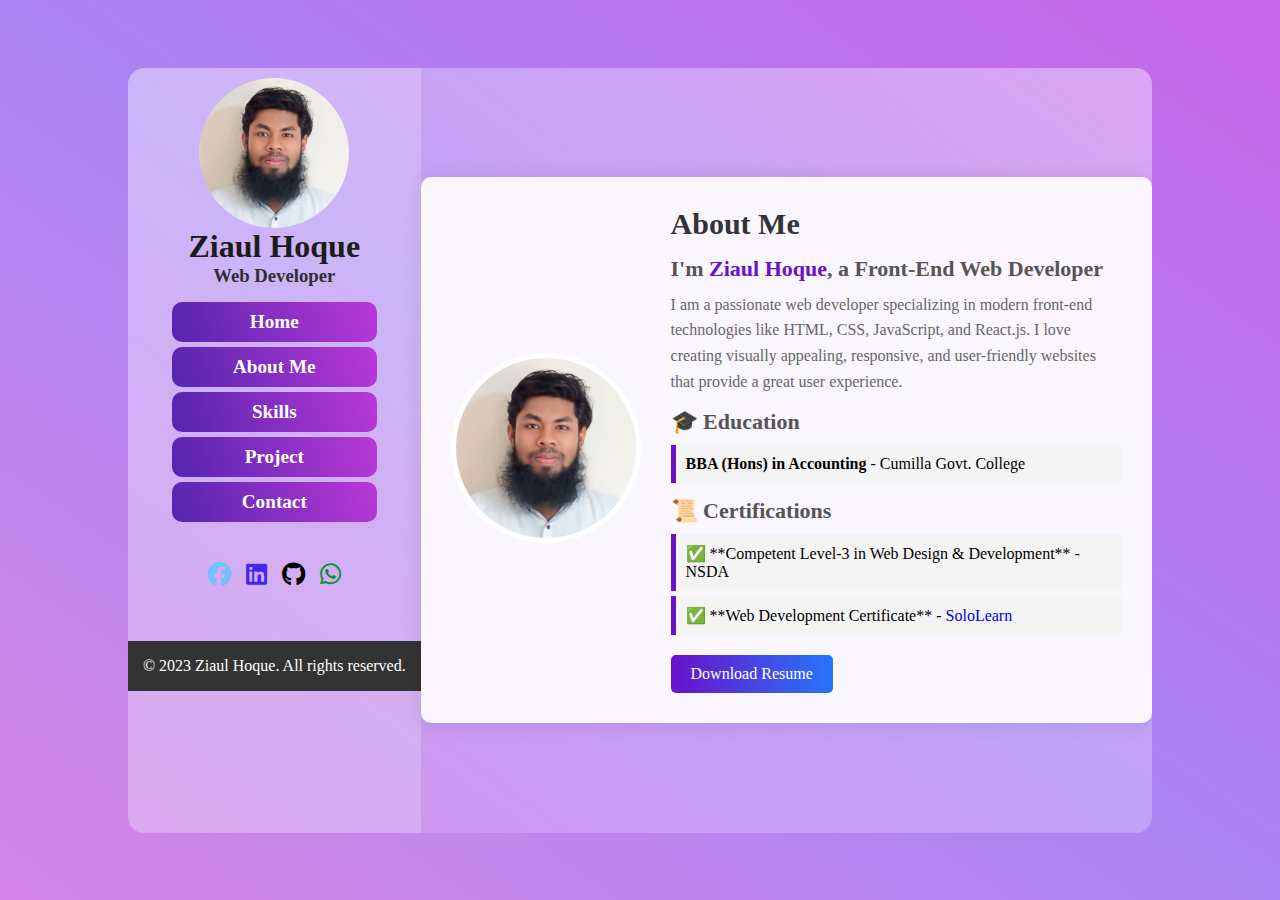
==== about.html @ 8437d2a2 "About section design half-done" ====
<!DOCTYPE html>
<html lang="en">

<head>
    <meta charset="UTF-8">
    <meta name="viewport" content="width=device-width, initial-scale=1.0">
    <title>Personal Website</title>

    <!-- Font Awesome CDN -->
    <link rel="stylesheet" href="https://cdnjs.cloudflare.com/ajax/libs/font-awesome/6.5.0/css/all.min.css" />

    <!-- CSS -->
    <link rel="stylesheet" href="./assets/css/about.css">
    <link rel="stylesheet" href="./assets/css/style.css">
</head>

<body>

    <div class="dashboard">
        <div class="sidebar">
            <div class="logo">
                <img src="./assets/image/logo.jpg" alt="logo img">
                <h1>Ziaul Hoque</h1>
                <h3>Web Developer</h3>
            </div>
            <div class="quickLink">
                <div class="link">
                    <a href="./index.html">
                        <h4>Home</h4>
                    </a>
                    <a href="./about.html">
                        <h4>About Me</h4>
                    </a>
                    <a href="#">
                        <h4>Skills</h4>
                    </a>
                    <a href="#">
                        <h4>Project</h4>
                    </a>
                    <a href="#">
                        <h4>Contact</h4>
                    </a>
                </div>
            </div>
            <div class="socialSection">
                <div class="icons">
                    <div class="socialSection">
                        <div class="icon"><i class="fa-brands fa-facebook" style="color: #74C0FC;"></i></div>
                        <div class="icon"><i class="fa-brands fa-linkedin" style="color: #4427ea;"></i></div>
                        <div class="icon"><i class="fa-brands fa-github"></i></div>
                        <div class="icon"><i class="fa-brands fa-whatsapp" style="color: #078f39;"></i></div>
                    </div>

                </div>
            </div>

            <footer>
                <p>&copy; 2023 Ziaul Hoque. All rights reserved.</p>
            </footer>
        </div>

        <section class="about-section">
            <div class="about-container">
                <div class="about-image">
                    <img src="./assets/image/logo.jpg" alt="Your Name">
                </div>
                <div class="about-content">
                    <h1>About Me</h1>
                    <h2>I'm <span>Ziaul Hoque</span>, a Front-End Web Developer</h2>
                    <p>
                        I am a passionate web developer specializing in modern front-end technologies like 
                        HTML, CSS, JavaScript, and React.js. I love creating visually appealing, 
                        responsive, and user-friendly websites that provide a great user experience.
                    </p>
                    
                    <h2>🎓 Education</h2>
                    <ul class="education-list">
                        <li><strong>BBA (Hons) in Accounting</strong> - Cumilla Govt. College</li>
                    </ul>
    
                    <h2>📜 Certifications</h2>
                    <ul class="certification-list">
                        <li>✅ **Competent Level-3 in Web Design & Development** - NSDA</li>
                        <li>✅ **Web Development Certificate** - <a href="https://www.sololearn.com/certificates/CC-35C1NKZD" target="_blank">SoloLearn</a></li>
                    </ul>
    
                    <a href="resume.pdf" download class="resume-btn">Download Resume</a>
                </div>
            </div>
        </section>
    </div>

    <script src="./assets/js/custom.js"></script>
</body>

</html>
---- assets/css/about.css ----
/* Google Font */
@import url('https://fonts.googleapis.com/css2?family=Poppins:wght@300;400;600&display=swap');


body::after {
    content: "";
    position: absolute;
    top: 0;
    left: 0;
    width: 100%;
    height: 100%;
    background: rgba(255, 255, 255, 0.4); /* White overlay */
    z-index: -1;
}

.about-section {
    display: flex;
    align-items: center;
    justify-content: center;
}

.about-container {
    display: flex;
    flex-direction: row;
    align-items: center;
    background: rgba(255, 255, 255, 0.9);
    border-radius: 10px;
    padding: 30px;
    max-width: 900px;
    box-shadow: 0 0 20px rgba(0, 0, 0, 0.1);
}

.about-image img {
    width: 180px;
    height: 180px;
    border-radius: 50%;
    object-fit: cover;
    margin-right: 30px;
    border: 5px solid white;
}

.about-content {
    max-width: 500px;
}

.about-content h1 {
    font-size: 30px;
    color: #333;
}

.about-content h2 {
    font-size: 22px;
    color: #555;
    margin-top: 15px;
}

.about-content h2 span {
    color: #6a11cb;
    font-weight: 600;
}

.about-content p {
    margin: 10px 0;
    color: #666;
    line-height: 1.6;
}

.education-list, .certification-list {
    list-style: none;
    padding: 0;
    margin-top: 10px;
}

.education-list li, .certification-list li {
    background: #f4f4f4;
    padding: 10px;
    margin-bottom: 5px;
    border-left: 5px solid #6a11cb;
}

.resume-btn {
    display: inline-block;
    padding: 10px 20px;
    margin-top: 15px;
    background: linear-gradient(to right, #6a11cb, #2575fc);
    color: white;
    text-decoration: none;
    border-radius: 5px;
    transition: 0.3s;
}

.resume-btn:hover {
    background: linear-gradient(to right, #2575fc, #6a11cb);
}
---- assets/css/style.css ----
* {
    margin: 0;
    padding: 0;
    user-select: none;
    text-decoration: none;
}
body {
    background: linear-gradient(35deg, #ba38d7, #7332eb, #a200da);
    height: 100vh;
    display: flex;
    align-items: center;
    justify-content: center;
}
.dashboard {
    width: 80%;
    height: 85vh;
    background: linear-gradient(to right top, rgba(255, 255, 255, .1), rgba(255,255,255, .4));
    display: grid;
    grid-template-columns: 2fr 5fr;
    border-radius: 1rem;
    overflow: hidden;
}
.sidebar{
    background: rgba(255, 255, 255, .2);
}

/* logo section  */

.logo img {
    width: 150px;
    height: 150px;
    object-fit: cover;
    border-radius: 50%;
}
.logo {
    width: 100%;
    display: flex;
    flex-direction: column;
    align-items: center;
    justify-content: center;
    margin-top: 10px;
}
.logo h1 {
    color: #1c1c1c;
}
.logo h3 {
    color: #303030;
}


/* quickLink section  */

.quickLink {
    display: flex;
    flex-direction: column;
    row-gap: 5px;
    margin-top: 10px;
}
.link {
    width: 100%;
}
.link a {
    width: 70%;
    display: flex;
    align-items: center;
    justify-content: center;
    background: linear-gradient(70deg, #5425ad, #ba38d7);
    margin: auto;
    height: 40px;
    border-radius: 10px;
    color: #ffffff;
    font-size: 1.2rem;
    transition: all .3s ease;
    margin-top: 5px;
}
.link a:hover {
    transform: scale(1.1);
}

/* social Section  */
.socialSection {
    margin-top: 10px;
    padding: 10px 0;
    display: flex;
    align-items: center;
    justify-content: center;
    gap: 15px;
    font-size: 1.5rem;
    cursor: pointer;
}
.socialSection .icon{
    transition: .2s;
}
.icon:hover {
    transform: scale(1.5);
}

footer {
    background: #333;
    color: #fff;
    text-align: center;
    padding: 1rem 0;
    margin-top: 2rem;
}




/* Hero Section */
.hero {
    /* width: 100%; */
    /* height: 100vh; */
    background-size: cover;
    background-position: center;
    position: relative;
    display: flex;
    justify-content: center;
    align-items: center;
    text-align: center;
    padding: 0 20px;
    transition: background-image 1s ease-in-out;
  }
  
  /* White Overlay */
  .hero .overlay {
    position: absolute;
    top: 0;
    left: 0;
    width: 100%;
    height: 100%;
    background: rgba(255, 255, 255, 0.932);
    z-index: 1;
    pointer-events: none;
  }
  
  /* Content on top */
  .hero .content {
    color: black;
    max-width: 700px;
    position: relative;
    z-index: 2;
  }
  
  .hero h2 {
    font-size: 3rem;
    margin-bottom: 10px;
  }
  
  .hero h2 span {
    color: #00BFFF;
  }
  
  .hero p {
    font-size: 1.2rem;
    margin-bottom: 20px;
    color: rgb(65, 54, 54);
  }
  
  .btn {
    padding: 12px 30px;
    border: none;
    border-radius: 30px;
    color: white;
    background: #00BFFF;
    margin: 10px;
    text-decoration: none;
    transition: background 0.3s;
  }
  
  .btn:hover {
    background: #007FFF;
  }
  
  .btn-secondary {
    background: transparent;
    border: 2px solid black;
    color: black;
  }
  
  .btn-secondary:hover {
    background: black;
    color: white;
  }
  
  /* Media Queries */
  @media (max-width: 768px) {
    .hero h2 {
      font-size: 2rem;
    }
  
    nav ul {
      display: none;
    }
  }
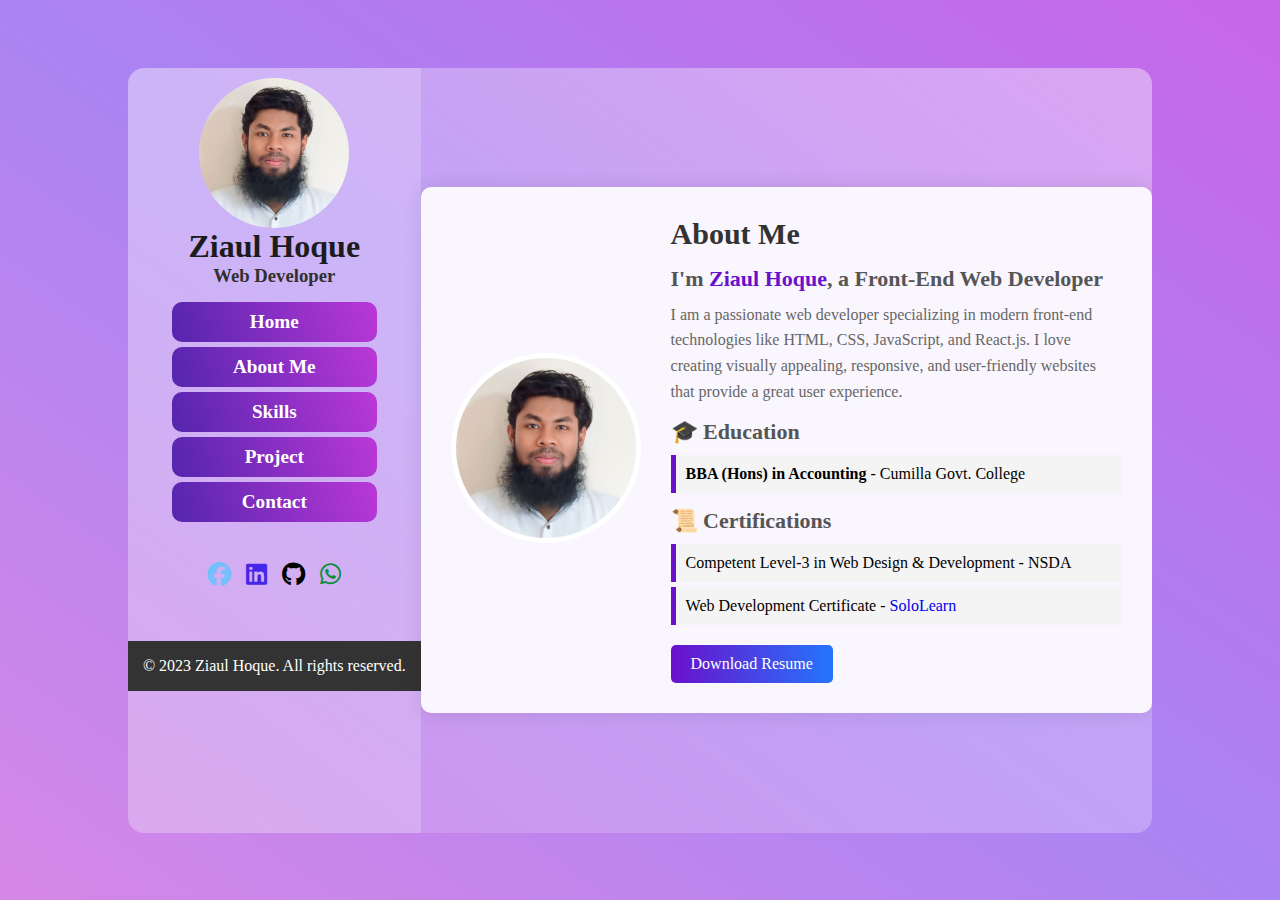
==== commit 84c198b5: "change about section html" ====
--- a/about.html
+++ b/about.html
@@ -80,8 +80,8 @@
     
                     <h2>📜 Certifications</h2>
                     <ul class="certification-list">
-                        <li>✅ **Competent Level-3 in Web Design & Development** - NSDA</li>
-                        <li>✅ **Web Development Certificate** - <a href="https://www.sololearn.com/certificates/CC-35C1NKZD" target="_blank">SoloLearn</a></li>
+                        <li>Competent Level-3 in Web Design & Development - NSDA</li>
+                        <li>Web Development Certificate - <a href="https://www.sololearn.com/certificates/CC-35C1NKZD" target="_blank">SoloLearn</a></li>
                     </ul>
     
                     <a href="resume.pdf" download class="resume-btn">Download Resume</a>
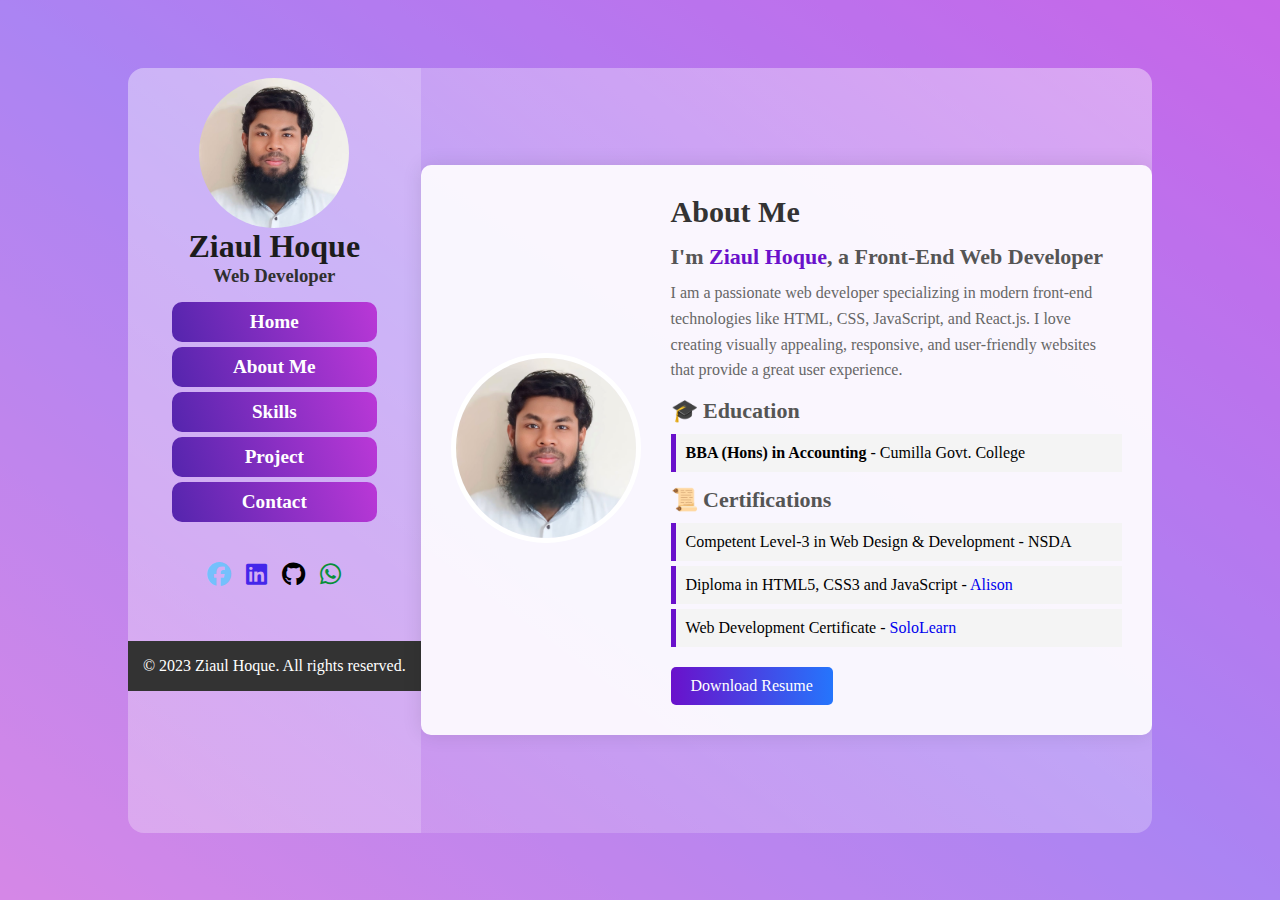
==== commit d7be3f04: "improve about section" ====
--- a/about.html
+++ b/about.html
@@ -81,6 +81,7 @@
                     <h2>📜 Certifications</h2>
                     <ul class="certification-list">
                         <li>Competent Level-3 in Web Design & Development - NSDA</li>
+                        <li>Diploma in HTML5, CSS3 and JavaScript - <a href="https://https://alison.com/certification/print/47385333/56ed874976" target="_blank">Alison</a></li>
                         <li>Web Development Certificate - <a href="https://www.sololearn.com/certificates/CC-35C1NKZD" target="_blank">SoloLearn</a></li>
                     </ul>
     
--- a/assets/css/about.css
+++ b/assets/css/about.css
@@ -40,7 +40,9 @@
 }
 
 .about-content {
-    max-width: 500px;
+    width: 100%;
+    padding: 0;
+    margin: 0;
 }
 
 .about-content h1 {
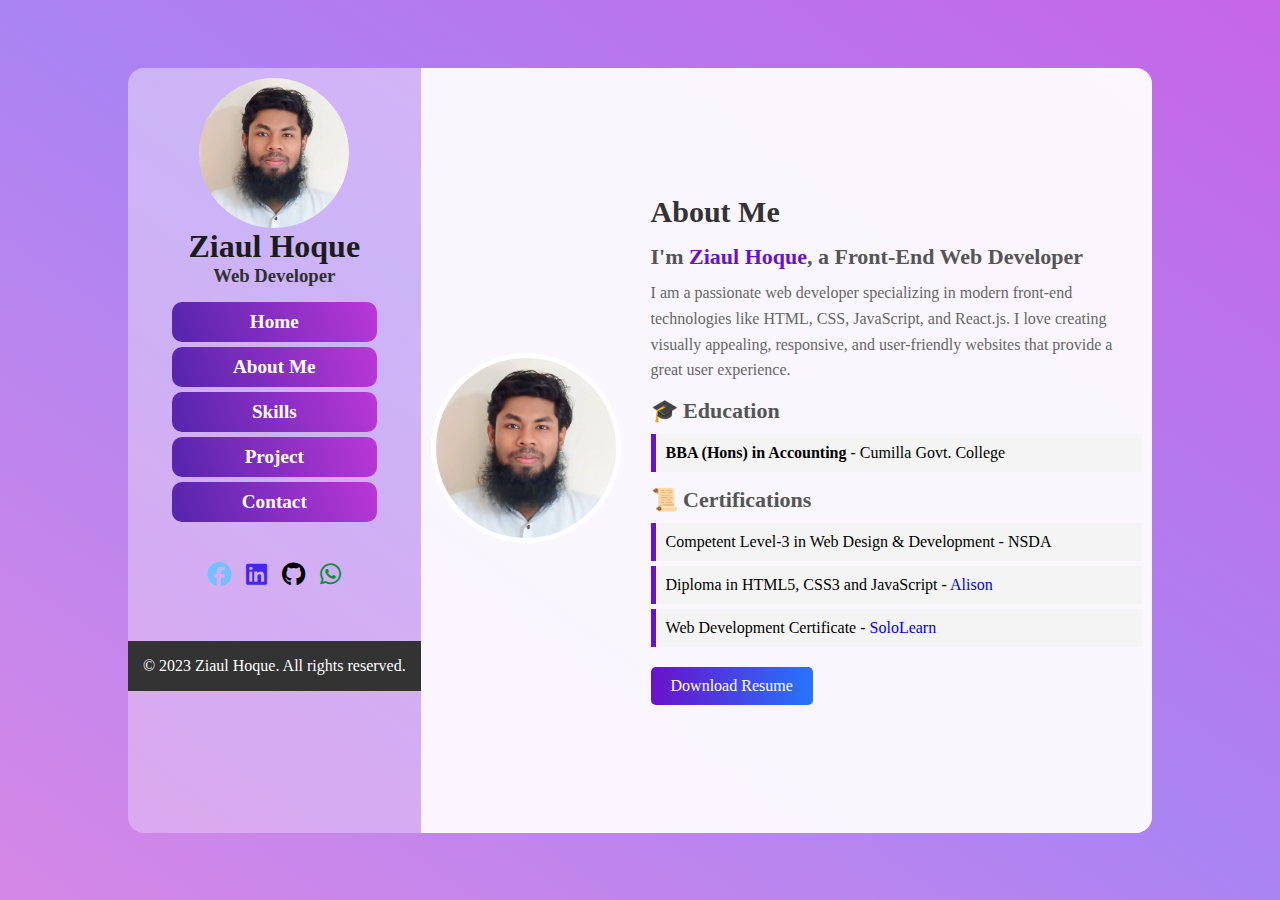
==== commit 6720aae3: "skills section design half done" ====
--- a/about.html
+++ b/about.html
@@ -15,7 +15,7 @@
 </head>
 
 <body>
-
+    <!-- about section  -->
     <div class="dashboard">
         <div class="sidebar">
             <div class="logo">
@@ -31,7 +31,7 @@
                     <a href="./about.html">
                         <h4>About Me</h4>
                     </a>
-                    <a href="#">
+                    <a href="/skils.html">
                         <h4>Skills</h4>
                     </a>
                     <a href="#">
--- a/assets/css/about.css
+++ b/assets/css/about.css
@@ -24,10 +24,9 @@
     flex-direction: row;
     align-items: center;
     background: rgba(255, 255, 255, 0.9);
-    border-radius: 10px;
-    padding: 30px;
-    max-width: 900px;
-    box-shadow: 0 0 20px rgba(0, 0, 0, 0.1);
+    width: 100%;
+    height: 100%;
+    padding: 0 10px;
 }
 
 .about-image img {
--- a/assets/css/style.css
+++ b/assets/css/style.css
@@ -191,4 +191,5 @@
     nav ul {
       display: none;
     }
-  }+  }
+  